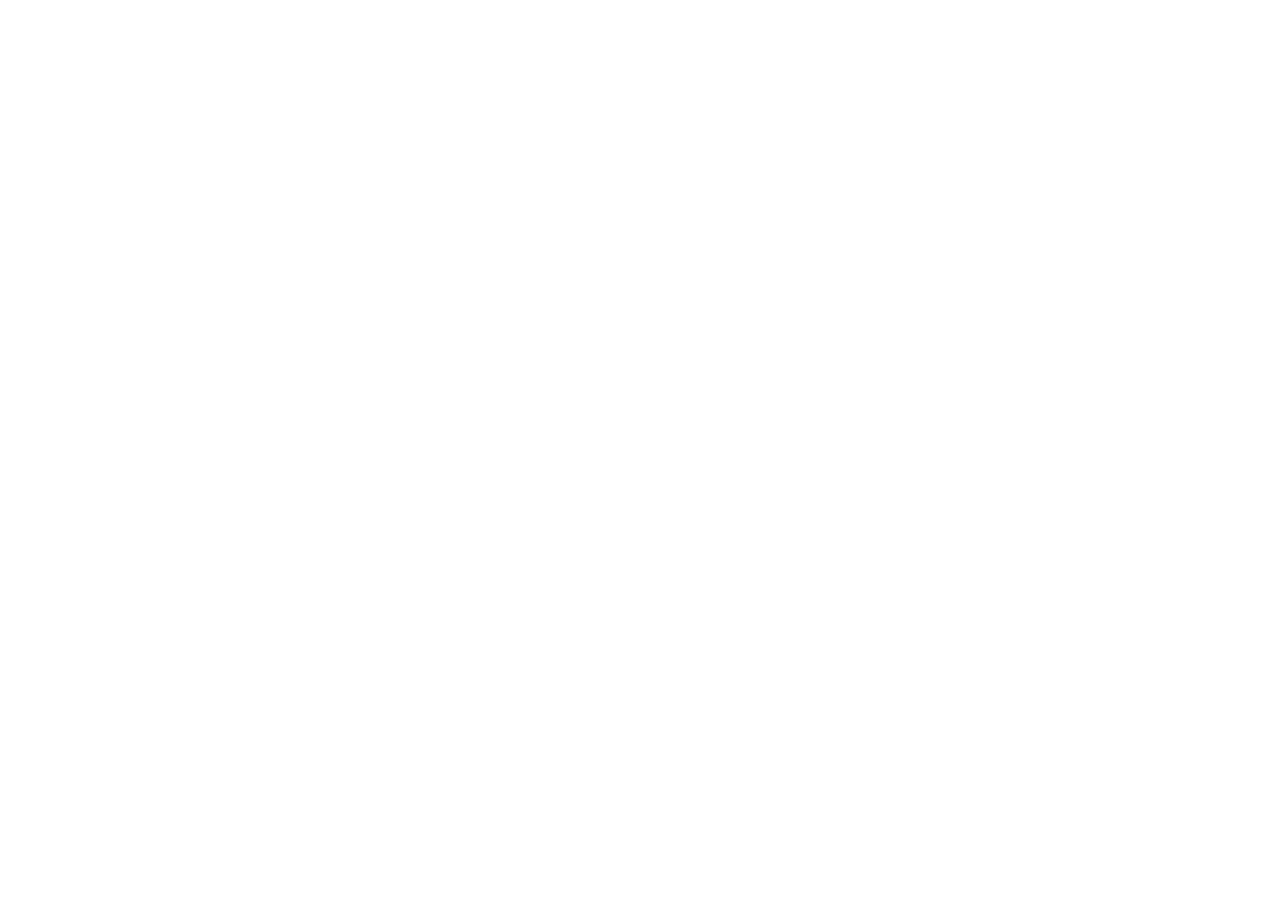
==== index.html @ 144fac46 "added the dev branch and started the basics" ====
<!DOCTYPE html>
<html lang="en">
<head>
    <meta charset="UTF-8">
    <meta name="viewport" content="width=device-width, initial-scale=1.0">
    <link rel="stylesheet" href="css/style.css">
    <title>My Movie</title>
</head>
<body>
    <div class="movie-list"></div>
</body>
</html>
---- css/style.css ----
@import url(base.css);
@import url(layout.css);
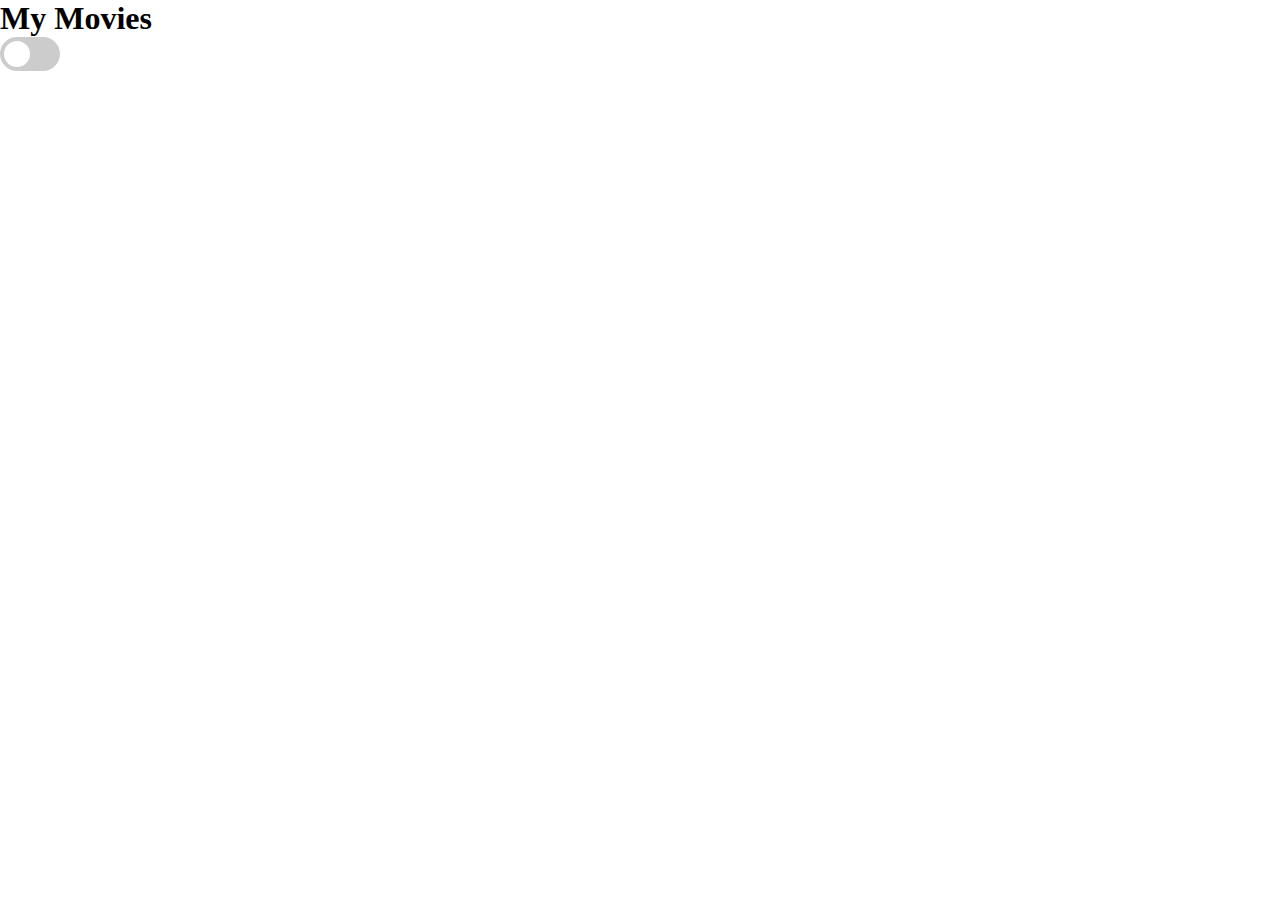
==== commit c5cd8bef: "added slider with darkmode thats almost functional, added the now playing data with the images as we" ====
--- a/index.html
+++ b/index.html
@@ -1,12 +1,14 @@
 <!DOCTYPE html>
 <html lang="en">
-<head>
-    <meta charset="UTF-8">
-    <meta name="viewport" content="width=device-width, initial-scale=1.0">
-    <link rel="stylesheet" href="css/style.css">
+  <head>
+    <meta charset="UTF-8"/>
+    <meta name="viewport" content="width=device-width, initial-scale=1.0"/>
+    <link rel="stylesheet" href="css/style.css"/>
+    <script src="script.js" defer></script>
+    <script src="switch.js" defer></script>
     <title>My Movie</title>
-</head>
-<body>
-    <div class="movie-list"></div>
-</body>
-</html>+  </head>
+  <body>
+    <div class="movielist"></div>
+  </body>
+</html>
--- a/css/style.css
+++ b/css/style.css
@@ -1,2 +1,3 @@
 @import url(base.css);
-@import url(layout.css);+@import url(layout.css);
+@import url(modules/switch.css);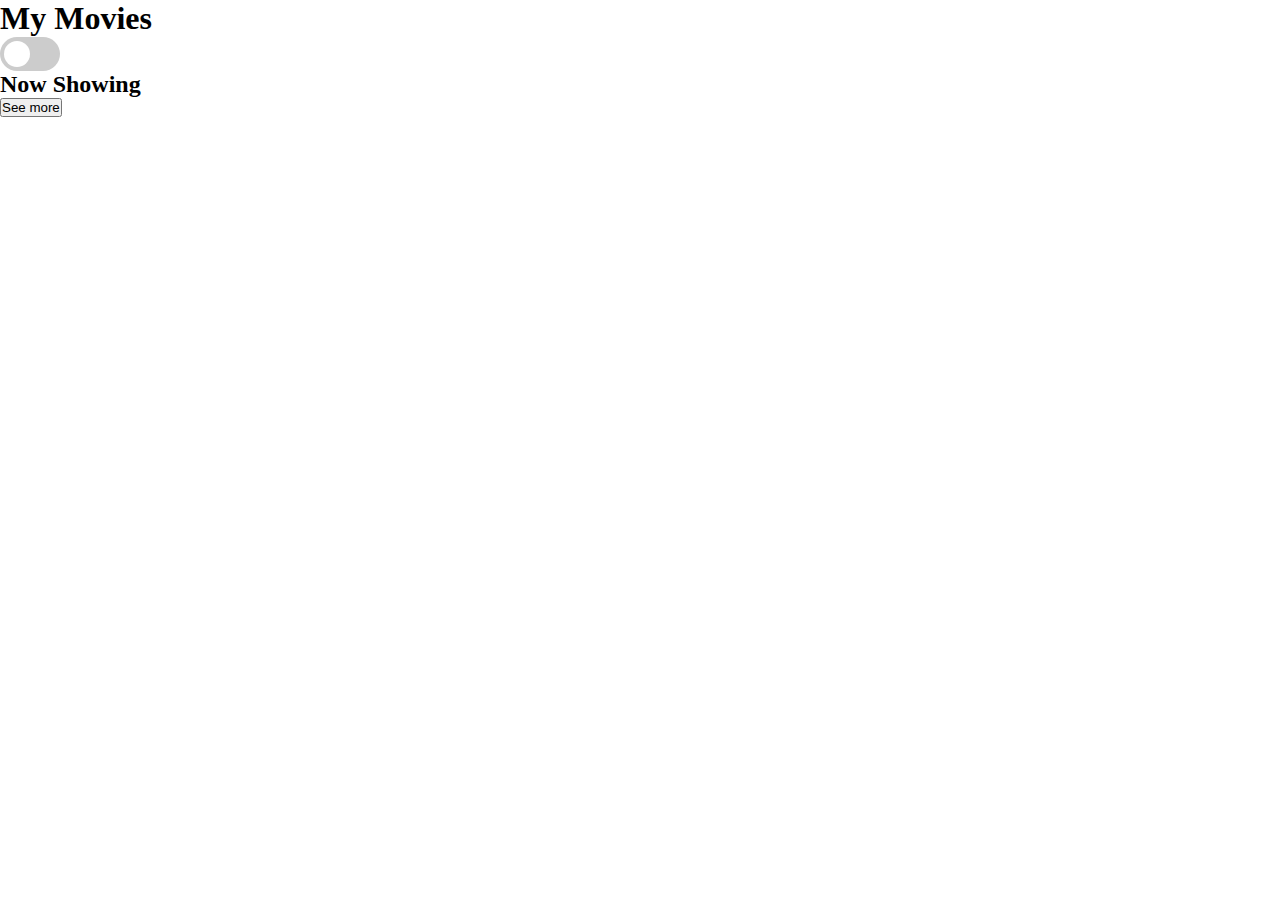
==== commit 12c9886f: "fetched the now playing, popular and genres data etc" ====
--- a/index.html
+++ b/index.html
@@ -10,5 +10,6 @@
   </head>
   <body>
     <div class="movielist"></div>
+    <div class="popularlist"></div>
   </body>
 </html>
--- a/css/style.css
+++ b/css/style.css
@@ -1,3 +1,4 @@
 @import url(base.css);
 @import url(layout.css);
-@import url(modules/switch.css);+@import url(modules/switch.css);
+@import url(modules/movielist.css);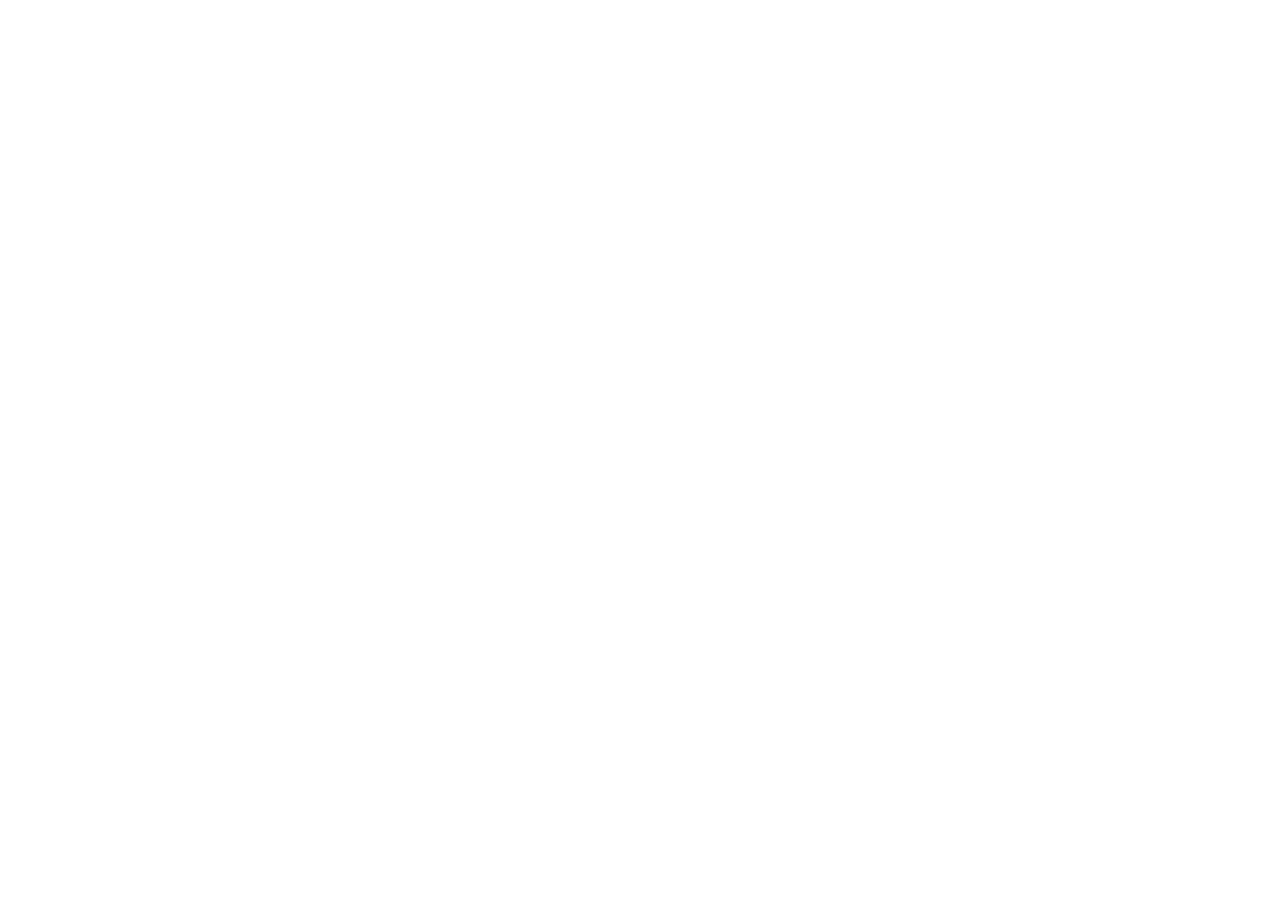
==== commit 4b73c917: "fetched most of the data for the detail section" ====
--- a/index.html
+++ b/index.html
@@ -6,6 +6,7 @@
     <link rel="stylesheet" href="css/style.css"/>
     <script src="script.js" defer></script>
     <script src="switch.js" defer></script>
+    <script src="detail.js" defer></script>
     <title>My Movie</title>
   </head>
   <body>
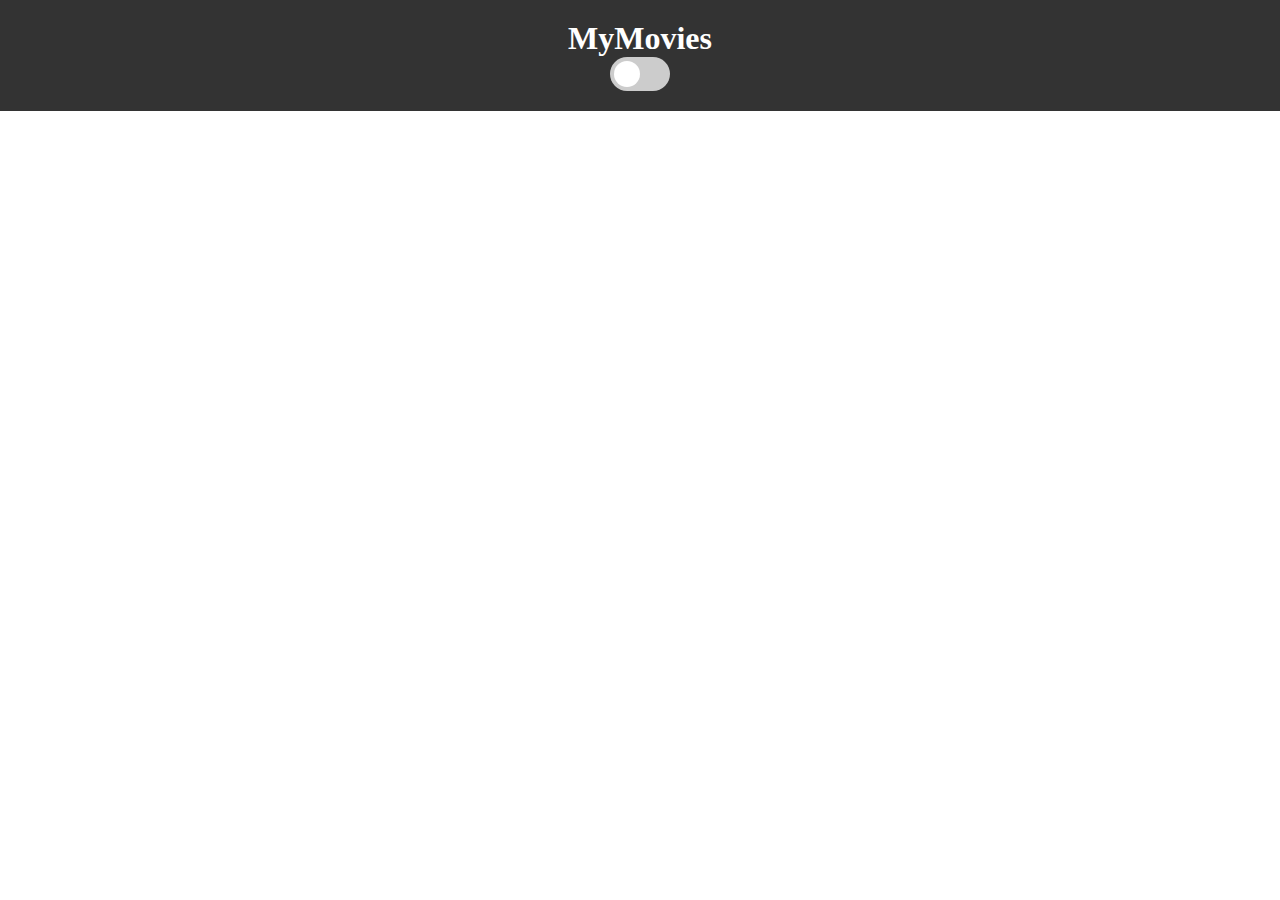
==== commit 464ac431: "made a mess with the HTML structure and had to reorganise it and create a few new elements to append" ====
--- a/index.html
+++ b/index.html
@@ -10,7 +10,5 @@
     <title>My Movie</title>
   </head>
   <body>
-    <div class="movielist"></div>
-    <div class="popularlist"></div>
   </body>
 </html>
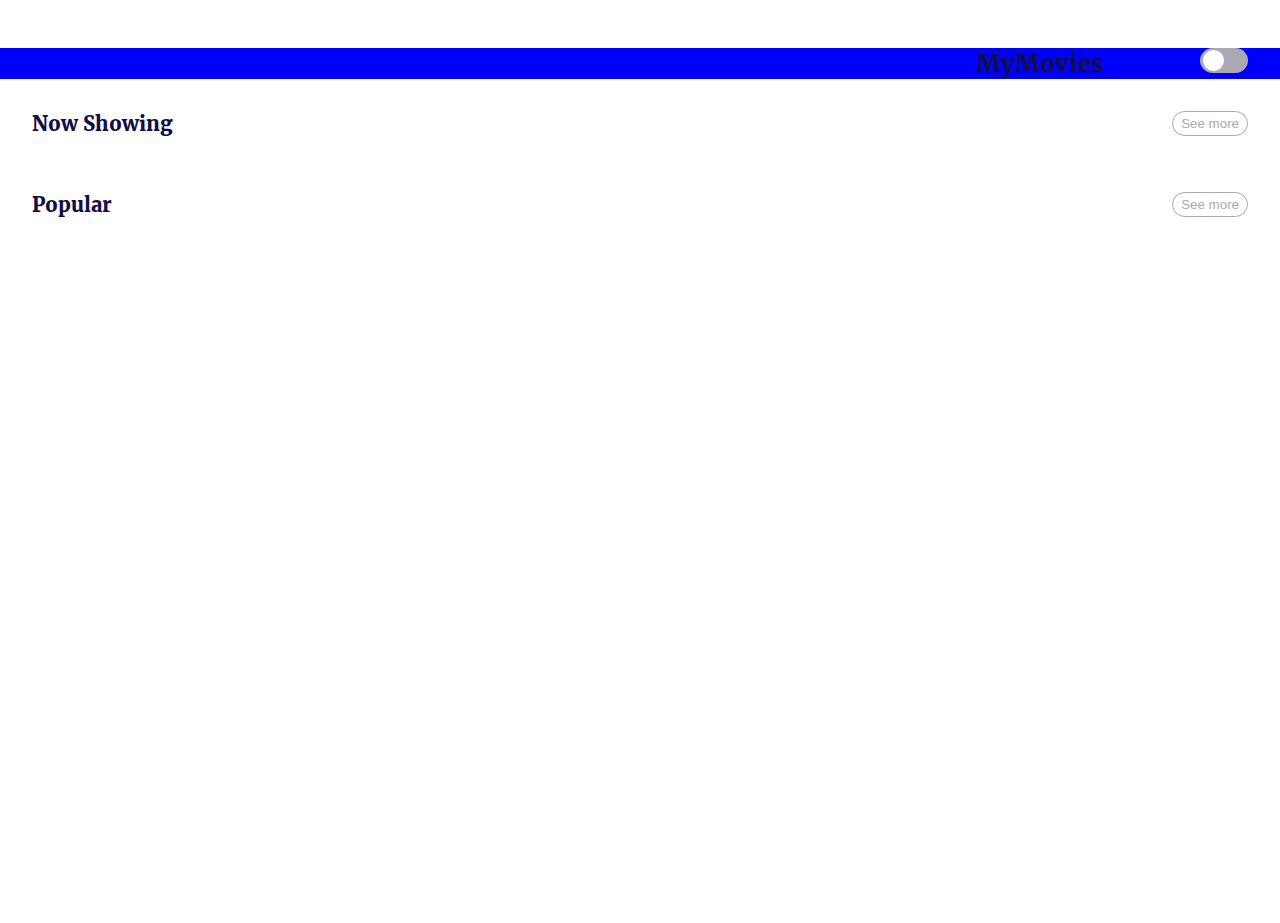
==== commit 0f99c617: "organised the JS to have a better overview and messed up my switch for darkmode, as the script tags " ====
--- a/index.html
+++ b/index.html
@@ -4,7 +4,9 @@
     <meta charset="UTF-8"/>
     <meta name="viewport" content="width=device-width, initial-scale=1.0"/>
     <link rel="stylesheet" href="css/style.css"/>
+    <script src="index.js" defer></script>
     <script src="script.js" defer></script>
+    <script src="layout.js" defer ></script>
     <script src="switch.js" defer></script>
     <script src="detail.js" defer></script>
     <title>My Movie</title>
--- a/css/style.css
+++ b/css/style.css
@@ -1,4 +1,7 @@
 @import url(base.css);
 @import url(layout.css);
+@import url(modules/header.css);
 @import url(modules/switch.css);
-@import url(modules/movielist.css);+@import url(modules/movielist.css);
+@import url(modules/popularlist.css);
+@import url(modules/details.css);
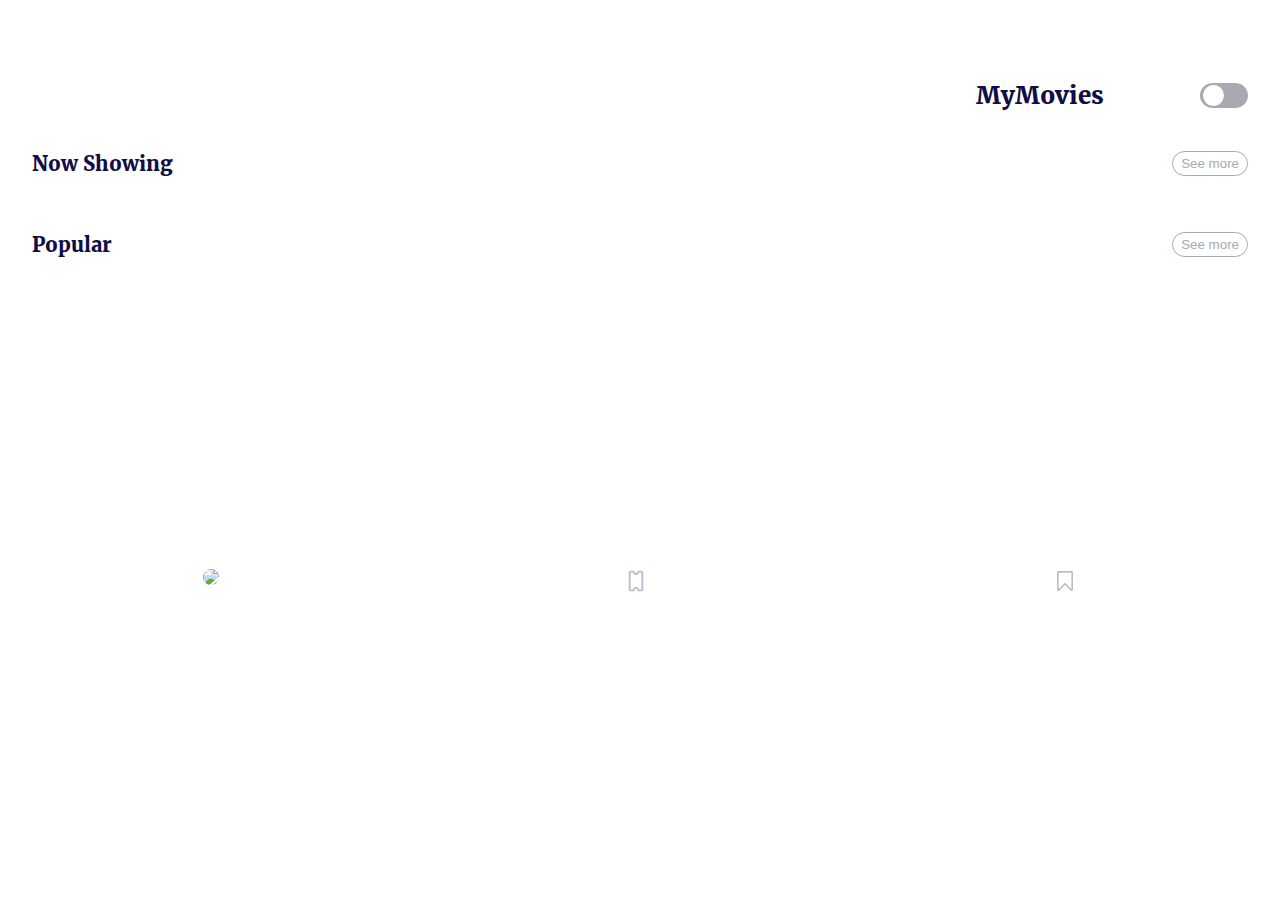
==== commit c41bbb3e: "added a favicon for fun" ====
--- a/index.html
+++ b/index.html
@@ -3,12 +3,15 @@
   <head>
     <meta charset="UTF-8"/>
     <meta name="viewport" content="width=device-width, initial-scale=1.0"/>
+    <link rel="apple-touch-icon" sizes="180x180" href="/img/apple-touch-icon.png">
+    <link rel="icon" type="image/png" sizes="32x32" href="/img/favicon-32x32.png">
+    <link rel="icon" type="image/png" sizes="16x16" href="/img/favicon-16x16.png">
+    <link rel="manifest" href="/site.webmanifest">
     <link rel="stylesheet" href="css/style.css"/>
     <script src="index.js" defer></script>
     <script src="script.js" defer></script>
     <script src="layout.js" defer ></script>
     <script src="switch.js" defer></script>
-    <script src="detail.js" defer></script>
     <title>My Movie</title>
   </head>
   <body>
--- a/css/style.css
+++ b/css/style.css
@@ -5,3 +5,5 @@
 @import url(modules/movielist.css);
 @import url(modules/popularlist.css);
 @import url(modules/details.css);
+@import url(modules/video.css);
+@import url(modules/showmore_now.css);